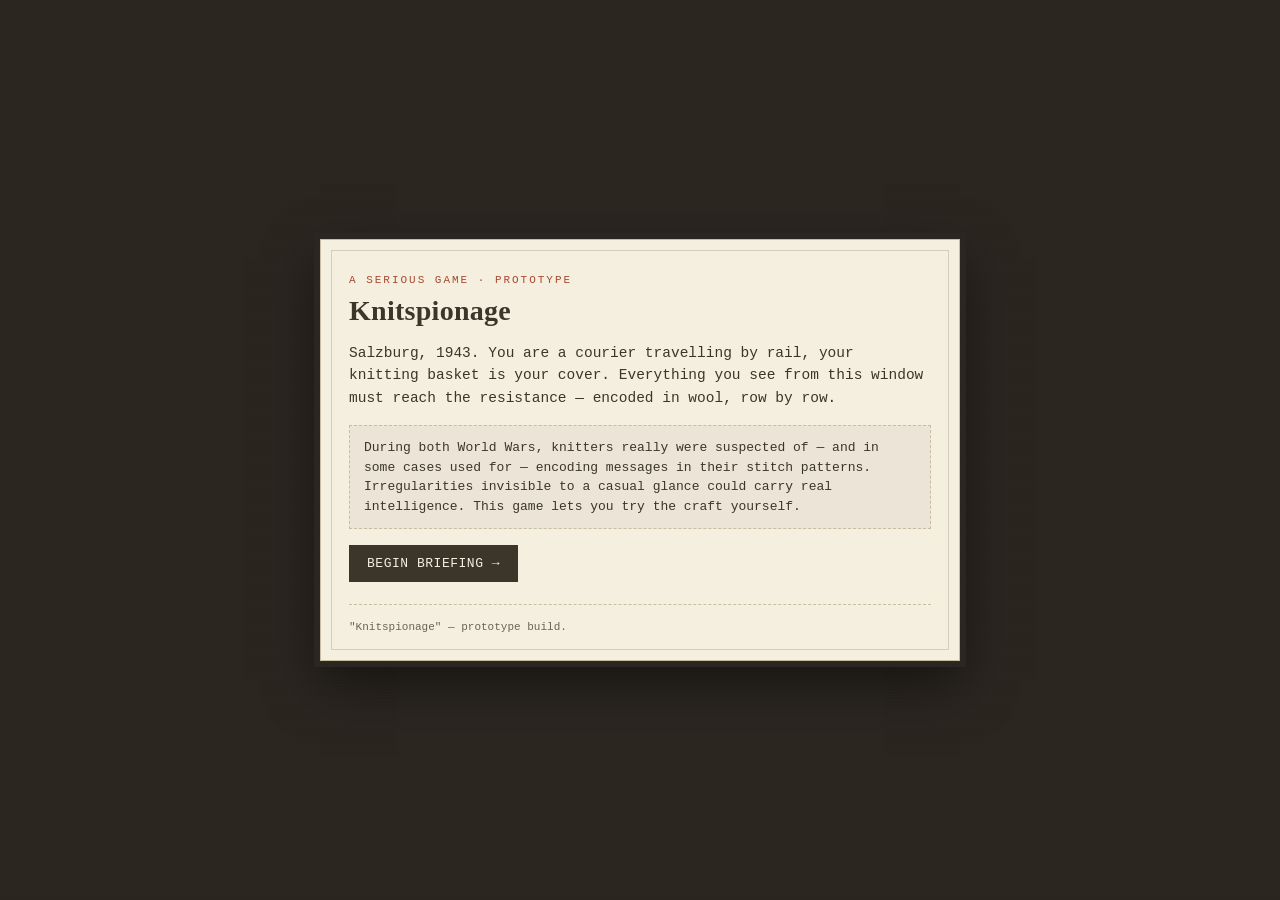
==== Game/index.html @ 873db560 "add new files (js and css)" ====
<!DOCTYPE html>
<html lang="en">
<head>
<meta charset="UTF-8">
<meta name="viewport" content="width=device-width, initial-scale=1.0">
<title>Stitch & Code</title>

<link rel="stylesheet" href="style.css">

</head>
<body>

<div id="app">

  <!-- SCENE 0: TITLE -->
  <section class="scene active" id="scene-title">
    <p class="eyebrow">A Serious Game · Prototype</p>
    <h1>Knitspionage</h1>
    <p>Salzburg, 1943. You are a courier travelling by rail, your knitting basket is your cover. Everything you see from this window must reach the resistance — encoded in wool, row by row.</p>
    <div class="history-box">
      During both World Wars, knitters really were suspected of — and in some cases used for — encoding messages in their stitch patterns. Irregularities invisible to a casual glance could carry real intelligence. This game lets you try the craft yourself.
    </div>
    <button onclick="goTo('decode')">Begin Briefing →</button>
  </section>

  <!-- SCENE 1: DECODE TUTORIAL -->
  <section class="scene" id="scene-decode">
    <p class="badge">Briefing</p>
    <h2>Read the Courier's Scarf</h2>
    <p>Before you encode, you must learn to read. Headquarters has sent you a knitted hat with your exit instructions hidden in the work.
      The hat is a simple pattern of knit and purl stitches. Each stitch represents a dot (knit) or dash (purl) in Morse code.</p>
    <p>Between each letter there are three knit stitches to signal the gap (/) between them. </p>
    <p>Click each stitch below, left to right, to reveal which train you have to board and where you are headed.</p>

    <div class="stitch-grid" id="tutorial-stitches"></div>
    <p style="font-size:12px; opacity:0.65; margin-top:-6px;">↑ Click a stitch to reveal it</p>

    <p><strong>Decoded message:</strong> <span id="tutorial-answer-display" style="letter-spacing:2px;">? ? ? ? ? ?</span></p>
    
    <p>To decode and encode messages, you have been given a cheat sheet of letters and their Morse equivalents.</p>
    <button class="secondary" onclick="toggleCheatsheet()" id="cheatsheet-toggle-btn">Show Cheat Sheet</button>
    <div class="cheatsheet" id="cheatsheet" style="display: none;"></div>

    <div class="row">
      <button onclick="showTutorialSolution()" id="tutorial-continue-btn">Understood — Continue →</button>
    </div>
  </section>

  <!-- SCENE 2: MISSION INTRO -->
  <section class="scene" id="scene-mission">
    <p class="badge">Orders</p>
    <h2>Your Instructions</h2>
    <div class="npc-box">"Five sightings. Encode each in your stitches as you ride. Keep your pattern clean — too many mistakes, and the wrong eyes may notice. Deliver the finished piece in <strong id="mission-platform-ref">your destination</strong>. Godspeed."</div>
    <p>Each time you look out the window, you'll see something worth reporting. Translate it to Morse, then knit it: <strong>knit = dot · purl = dash</strong>. The cheat sheet stays with you throughout.</p>
    <div class="progress-dots" id="mission-progress"></div>
    <button onclick="startObservation()">Look out the window →</button>
  </section>

  <!-- SCENE 3: OBSERVE + ENCODE (repeats x3) -->
  <section class="scene" id="scene-encode">
    <p class="badge" id="encode-counter">Sighting 1 of 3</p>
    <h2>What do you see?</h2>

    <div class="window-frame">
      <div class="silhouette" id="window-silhouette">🚂</div>
      <div class="caption">CARRIAGE 4 · WINDOW SEAT</div>
    </div>

    <div class="observation-text" id="observation-text"></div>
    <p class="target-word" id="target-word"></p>

    <p>Encode this word into your knitting. Build the row stitch by stitch — use the cheat sheet if you need it.</p>

    <div class="row" style="margin-top:0;">
      <button class="secondary" onclick="toggleCheatsheet()" id="cheatsheet-toggle-btn">Show Cheat Sheet</button>
    </div>
    <div class="cheatsheet" id="cheatsheet-encode" style="display:none;"></div>

    <div class="stitch-grid" id="encode-grid"></div>
    <div class="morse-input-display" id="morse-progress"></div>

    <div class="row">
      <button onclick="addStitch('knit')">● Knit (dot)</button>
      <button onclick="addStitch('purl')">▬ Purl (dash)</button>
      <button class="secondary" onclick="addStitch('gap')">/ Letter gap</button>
      <button class="secondary" onclick="undoStitch()">Undo</button>
    </div>

    <div style="margin-top:18px;">
      <div class="meter-label"><span>Suspicion</span><span id="suspicion-pct">0%</span></div>
      <div class="meter-track"><div class="meter-fill" id="meter-fill"></div></div>
    </div>

    <div class="row">
      <button onclick="submitRow()" id="submit-btn" disabled>Finish this row →</button>
    </div>
  </section>

  <!-- SCENE 4: NPC INTERRUPTION (conditional) -->
  <section class="scene" id="scene-npc">
    <p class="badge">! Interruption</p>
    <h2>A Fellow Passenger Leans In</h2>
    <div class="npc-box" id="npc-line">"Lovely stitch work — though I don't believe I've seen that pattern. May I see?"</div>
    <p>How do you respond?</p>
    <div class="row">
      <button onclick="npcChoice('show')">Show her the work, calmly</button>
      <button onclick="npcChoice('distract')">Distract her — comment on the weather</button>
      <button onclick="npcChoice('hide')">Quickly tuck it away</button>
    </div>
  </section>

  <!-- SCENE 4c: TICKET CONTROLLER INTERRUPTION (second, different interruption) -->
  <section class="scene" id="scene-controller">
    <p class="badge">! Interruption</p>
    <h2>The Ticket Controller Arrives</h2>
    <div class="npc-box">"Tickets, please." He checks yours, then lingers, glancing down at the needles in your lap. "Long journey to occupy yourself with. May I see what you're making?"</div>
    <p>How do you respond?</p>
    <div class="row">
      <button onclick="controllerChoice('show')">Hand it over, calmly</button>
      <button onclick="controllerChoice('chat')">Make pleasant conversation, keep knitting</button>
      <button onclick="controllerChoice('hide')">Quickly tuck it away</button>
    </div>
  </section>

  <!-- SCENE 4b: NPC RESULT -->
  <section class="scene" id="scene-npc-result">
    <p class="badge" id="npc-result-badge">Outcome</p>
    <h2 id="npc-result-title"></h2>
    <div class="npc-box" id="npc-result-text"></div>
    <button onclick="proceedAfterRow()">Continue →</button>
  </section>

  <!-- SCENE 5: WIN -->
  <section class="scene" id="scene-win">
    <p class="badge">Mission Complete</p>
    <div class="end-title">Delivered Safely</div>
    <p>You arrive in <strong id="win-platform-ref">your destination</strong> to hand over the scarf. Five sightings, now hidden in wool, are on their way to those who need them.</p>
    <div class="history-box">
      <strong>The real history:</strong> Knitters in WWI and WWII Belgium reportedly tracked train movements from windows overlooking railway lines, recording troop counts and timings in patterns for the resistance. 
    </div>
    <p>Final suspicion level: <strong id="final-suspicion">—</strong></p>
    <div class="row">
      <button onclick="restart()">Ride Again →</button>
      <button class="secondary" onclick="goTo('resources')">Sources &amp; More →</button>
    </div>
  </section>

  <!-- SCENE 6: CAUGHT -->
  <section class="scene" id="scene-caught">
    <p class="badge">Mission Failed</p>
    <div class="end-title">Your Cover Is Blown</div>
    <p>The conductor's eyes linger too long on your needles. At the next stop, two officers are waiting on the platform. Your basket is searched.</p>
    <div class="history-box">
      Real couriers relied on absolute consistency — an irregular stitch in an otherwise plain pattern was exactly the kind of detail a trained eye could catch. Precision was the whole craft.
    </div>
    <div class="row">
      <button onclick="restart()">Try Again →</button>
      <button class="secondary" onclick="goTo('resources')">Sources &amp; More →</button>
    </div>
  </section>

  <!-- SCENE 7: RESOURCES (unlocked after completing the game) -->
  <section class="scene" id="scene-resources">
    <p class="badge">Appendix</p>
    <h2>Sources &amp; Further Reading</h2>
    <p>"Knitspionage" draws on real historical research into knitting, espionage, and coded communication. Some more information about knitting and code:</p>
    <div class="history-box">
      <strong><a href="https://www.atlasobscura.com/articles/knitting-spies-wwi-wwii">On Knitspionage</a> </strong><br>
      <br><br>
      <strong><a href="http://opentranscripts.org/transcript/knit-popular-history-media/">"How to Knit a Popular History of Media" by Kirsten Hering</a></strong><br>
      <br><br>
      <strong><a href="http://opentranscripts.org/transcript/knit-one-compute-one/">"Knit one Compute one" by Kris Howard</a></strong><br>
      <br><br>
      
    </div>

    <h2>Try It Yourself</h2>
    <p>Want to encode your own message in a real knitting pattern? A freestyle pattern encoder is in the works — turn any word into a chart you can knit by hand.</p>
    <div class="row">
      <button disabled>Open Pattern Encoder — Coming Soon</button>
    </div>

    <div class="row" style="margin-top:28px;">
      <button class="secondary" onclick="restart()">← Back to Title</button>
    </div>
  </section>

  <div class="footer-note">"Knitspionage" — prototype build.</div>
</div>

<script src="script.js"></script>

</body>
</html>
---- Game/style.css ----
:root {
    --wool-cream: #ece4d3;
    --wool-dark: #2b2620;
    --thread-rust: #a8482f;
    --thread-rust-dim: #8a3c28;
    --ink: #3c352a;
    --paper: #f5efe0;
    --line: #c9bda1;
    --suspicion-low: #6b7a4f;
    --suspicion-high: #a8482f;
  }

  * { box-sizing: border-box; }

  html, body {
    margin: 0;
    height: 100%;
    background: var(--wool-dark);
    color: var(--ink);
    font-family: 'Courier New', Courier, monospace;
  }

  body {
    background-image:
      repeating-linear-gradient(0deg, rgba(0,0,0,0.04) 0px, rgba(0,0,0,0.04) 1px, transparent 1px, transparent 3px);
    display: flex;
    align-items: center;
    justify-content: center;
    min-height: 100vh;
    padding: 24px;
  }

  #app {
    width: 100%;
    max-width: 640px;
    background: var(--paper);
    border: 1px solid var(--line);
    box-shadow: 0 0 0 6px var(--wool-dark), 0 20px 50px rgba(0,0,0,0.5);
    padding: 32px 28px 24px;
    position: relative;
  }

  #app::before {
    content: "";
    position: absolute;
    top: 10px; left: 10px; right: 10px; bottom: 10px;
    border: 1px solid rgba(60,53,42,0.18);
    pointer-events: none;
  }

  .eyebrow {
    font-size: 11px;
    letter-spacing: 0.18em;
    text-transform: uppercase;
    color: var(--thread-rust);
    margin: 0 0 6px;
  }

  h1 {
    font-family: Georgia, 'Times New Roman', serif;
    font-size: 28px;
    margin: 0 0 4px;
    letter-spacing: 0.01em;
  }

  h2 {
    font-family: Georgia, serif;
    font-size: 18px;
    margin: 0 0 12px;
    border-bottom: 1px dashed var(--line);
    padding-bottom: 8px;
  }

  p { line-height: 1.55; font-size: 14.5px; }

  .scene { display: none; }
  .scene.active { display: block; animation: fade 0.35s ease; }

  @keyframes fade {
    from { opacity: 0; transform: translateY(4px); }
    to { opacity: 1; transform: translateY(0); }
  }

  button {
    font-family: inherit;
    font-size: 13px;
    letter-spacing: 0.04em;
    text-transform: uppercase;
    background: var(--ink);
    color: var(--paper);
    border: none;
    padding: 11px 18px;
    cursor: pointer;
    transition: background 0.15s ease, transform 0.1s ease;
  }

  button:hover { background: var(--thread-rust); }
  button:active { transform: translateY(1px); }
  button:disabled { opacity: 0.35; cursor: not-allowed; }
  button:disabled:hover { background: var(--ink); }

  button.secondary {
    background: transparent;
    color: var(--ink);
    border: 1px solid var(--ink);
  }
  button.secondary:hover { background: var(--ink); color: var(--paper); border-color: var(--ink); }

  .row { display: flex; gap: 10px; flex-wrap: wrap; margin-top: 18px; }

  /* --- Cheat sheet --- */
  .cheatsheet {
    background: rgba(60,53,42,0.05);
    border: 1px dashed var(--line);
    padding: 10px 12px;
    margin: 16px 0;
    font-size: 11px;
    display: grid;
    grid-template-columns: repeat(auto-fill, minmax(40px, 1fr));
    gap: 7px 6px;
  }
  .cheatsheet .glyph { text-align: center; }
  .cheatsheet .glyph b { display: block; font-size: 13px; }
  .cheatsheet .glyph span { color: var(--thread-rust); letter-spacing: 0.1em; font-weight: bold; }
  .cheatsheet .key-row {
    grid-column: 1 / -1;
    display: flex;
    justify-content: center;
    gap: 24px;
    padding-top: 8px;
    margin-top: 4px;
    border-top: 1px dashed var(--line);
    font-size: 12px;
    font-weight: bold;
  }
  .cheatsheet .key-row span { color: var(--thread-rust); }

  .stitch-key {
    display: flex;
    gap: 18px;
    font-size: 12px;
    margin: 10px 0 4px;
    color: var(--ink);
  }
  .stitch-key span b { color: var(--thread-rust); }

  /* --- Stitch grid (decode tutorial + encode phase) --- */
  .stitch-grid {
    display: flex;
    flex-wrap: wrap;
    gap: 4px;
    margin: 14px 0;
    padding: 12px;
    background: var(--wool-cream);
    border: 1px solid var(--line);
    min-height: 46px;
    align-items: center;
  }

  .stitch {
    width: 28px;
    height: 28px;
    display: flex;
    align-items: center;
    justify-content: center;
    font-size: 14px;
    font-weight: bold;
    background: var(--paper);
    border: 1px solid var(--ink);
    color: var(--ink);
    flex-shrink: 0;
  }
  .stitch.knit { background: var(--paper); }
  .stitch.purl { background: var(--ink); color: var(--paper); }
  .stitch.gap { border: none; background: transparent; width: 10px; }
  .stitch.gap-revealed { border: 1px dashed var(--line); background: transparent; color: var(--thread-rust); font-style: italic; }
  .stitch.clickable { cursor: pointer; transition: transform 0.1s ease, background 0.15s ease; }
  .stitch.clickable:hover { background: #ddd2b8; transform: scale(1.08); }

  /* --- Window / observation --- */
  .window-frame {
    border: 8px solid var(--ink);
    border-radius: 50% 50% 4px 4px / 60% 60% 4px 4px;
    height: 160px;
    background: linear-gradient(180deg, #5c7088 0%, #93a4b8 55%, #c7b98f 100%);
    position: relative;
    overflow: hidden;
    margin: 16px 0;
  }
  .window-frame .silhouette {
    position: absolute;
    bottom: 0;
    font-size: 64px;
    line-height: 1;
    filter: brightness(0.3) sepia(0.4);
  }
  .window-frame .caption {
    position: absolute;
    bottom: 6px;
    right: 10px;
    font-size: 10px;
    color: rgba(0,0,0,0.5);
    letter-spacing: 0.1em;
  }

  .observation-text {
    font-family: Georgia, serif;
    font-style: italic;
    font-size: 15px;
    background: rgba(60,53,42,0.06);
    padding: 10px 14px;
    border-left: 3px solid var(--thread-rust);
    margin: 10px 0 16px;
  }

  /* --- Suspicion meter --- */
  .meter-label {
    display: flex;
    justify-content: space-between;
    font-size: 11px;
    letter-spacing: 0.08em;
    text-transform: uppercase;
    margin-bottom: 4px;
  }
  .meter-track {
    height: 10px;
    background: rgba(60,53,42,0.12);
    border: 1px solid var(--line);
    overflow: hidden;
  }
  .meter-fill {
    height: 100%;
    width: 0%;
    background: var(--suspicion-low);
    transition: width 0.4s ease, background 0.4s ease;
  }

  .morse-input-display {
    font-size: 22px;
    letter-spacing: 6px;
    min-height: 32px;
    margin: 10px 0;
    color: var(--thread-rust);
    font-weight: bold;
  }

  .target-word {
    font-size: 13px;
    text-transform: uppercase;
    letter-spacing: 0.12em;
    color: var(--thread-rust);
    font-weight: bold;
    margin: 0 0 4px;
  }
  .target-word .label {
    color: var(--ink);
    opacity: 0.6;
    font-weight: normal;
    letter-spacing: 0.06em;
    margin-right: 6px;
  }

  .target-morse {
    font-size: 13px;
    color: var(--ink);
    opacity: 0.55;
    letter-spacing: 4px;
  }

  .footer-note {
    margin-top: 22px;
    padding-top: 14px;
    border-top: 1px dashed var(--line);
    font-size: 11px;
    color: #6b6354;
    line-height: 1.5;
  }

  .badge {
    display: inline-block;
    font-size: 10px;
    letter-spacing: 0.1em;
    text-transform: uppercase;
    padding: 2px 8px;
    border: 1px solid var(--ink);
    margin-bottom: 10px;
  }

  .progress-dots { display: flex; gap: 6px; margin: 4px 0 16px; }
  .progress-dots .dot {
    width: 9px; height: 9px; border-radius: 50%;
    border: 1px solid var(--ink);
    background: transparent;
  }
  .progress-dots .dot.filled { background: var(--thread-rust); border-color: var(--thread-rust); }

  .npc-box {
    background: var(--ink);
    color: var(--paper);
    padding: 14px 16px;
    margin: 14px 0;
    font-style: italic;
    font-family: Georgia, serif;
    font-size: 14px;
  }

  .end-title {
    font-family: Georgia, serif;
    font-size: 26px;
    margin-bottom: 6px;
  }

  .history-box {
    background: rgba(60,53,42,0.05);
    border: 1px dashed var(--line);
    padding: 12px 14px;
    font-size: 13px;
    margin: 16px 0;
    line-height: 1.5;
  }

  .shake { animation: shake 0.3s ease; }
  @keyframes shake {
    0%, 100% { transform: translateX(0); }
    25% { transform: translateX(-4px); }
    75% { transform: translateX(4px); }
  }
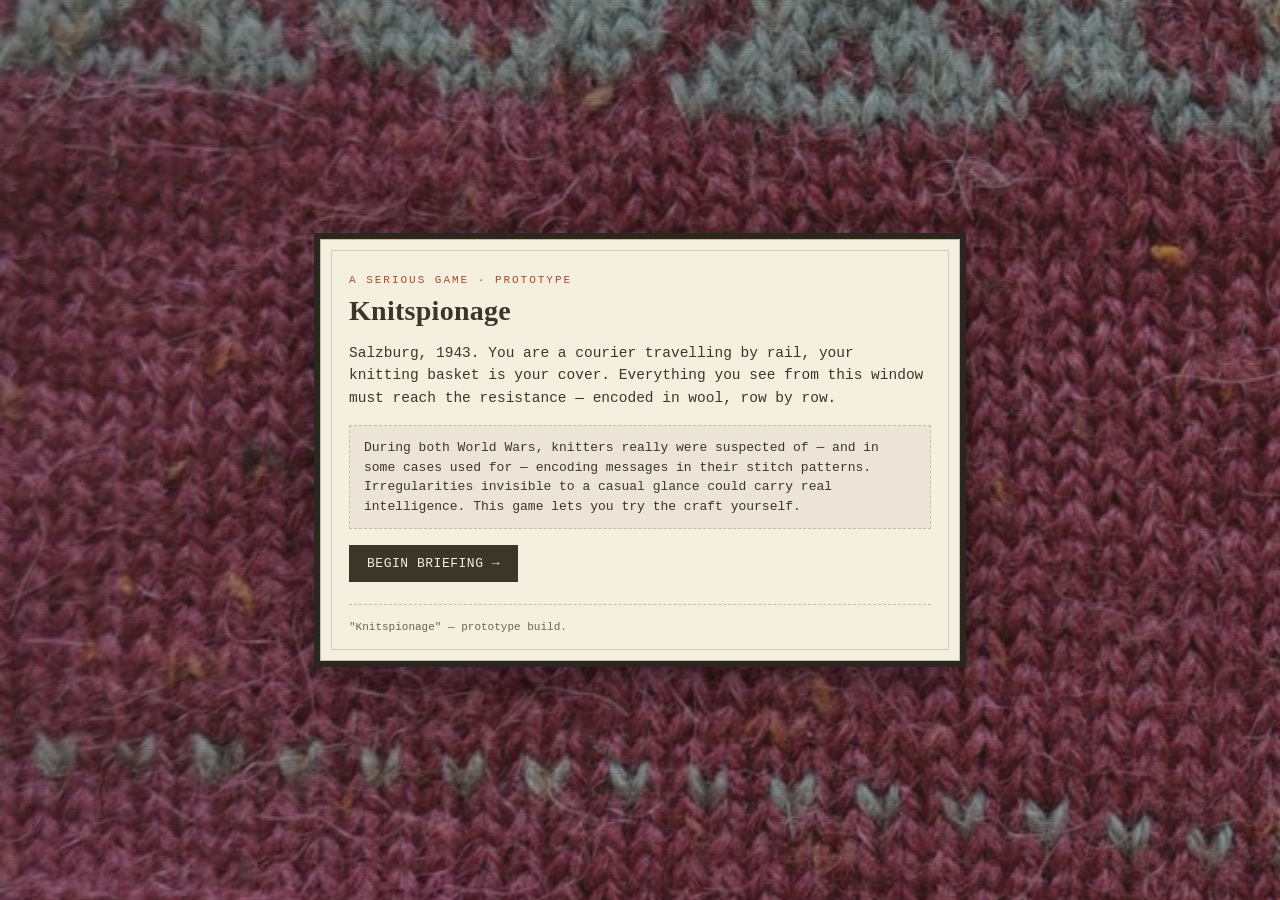
==== commit a1d8a00b: "changed windows, added background" ====
--- a/Game/index.html
+++ b/Game/index.html
@@ -26,8 +26,8 @@
   <!-- SCENE 1: DECODE TUTORIAL -->
   <section class="scene" id="scene-decode">
     <p class="badge">Briefing</p>
-    <h2>Read the Courier's Scarf</h2>
-    <p>Before you encode, you must learn to read. Headquarters has sent you a knitted hat with your exit instructions hidden in the work.
+    <h2>Read the Courier's Hat</h2>
+    <p>Before you encode, you must learn to read the code. Headquarters has sent you a knitted hat with your exit instructions hidden in the work.
       The hat is a simple pattern of knit and purl stitches. Each stitch represents a dot (knit) or dash (purl) in Morse code.</p>
     <p>Between each letter there are three knit stitches to signal the gap (/) between them. </p>
     <p>Click each stitch below, left to right, to reveal which train you have to board and where you are headed.</p>
@@ -37,7 +37,7 @@
 
     <p><strong>Decoded message:</strong> <span id="tutorial-answer-display" style="letter-spacing:2px;">? ? ? ? ? ?</span></p>
     
-    <p>To decode and encode messages, you have been given a cheat sheet of letters and their Morse equivalents.</p>
+    <p>Inside the hat you find a little folded up pice of paper - Headquarters has sent you a cheat sheet to help you decode the message. This will be helpful for encoding as well!</p>
     <button class="secondary" onclick="toggleCheatsheet()" id="cheatsheet-toggle-btn">Show Cheat Sheet</button>
     <div class="cheatsheet" id="cheatsheet" style="display: none;"></div>
 
@@ -62,11 +62,10 @@
     <h2>What do you see?</h2>
 
     <div class="window-frame">
-      <div class="silhouette" id="window-silhouette">🚂</div>
       <div class="caption">CARRIAGE 4 · WINDOW SEAT</div>
+      <div class="observation-text" id="observation-text"></div>
     </div>
 
-    <div class="observation-text" id="observation-text"></div>
     <p class="target-word" id="target-word"></p>
 
     <p>Encode this word into your knitting. Build the row stitch by stitch — use the cheat sheet if you need it.</p>
@@ -82,7 +81,7 @@
     <div class="row">
       <button onclick="addStitch('knit')">● Knit (dot)</button>
       <button onclick="addStitch('purl')">▬ Purl (dash)</button>
-      <button class="secondary" onclick="addStitch('gap')">/ Letter gap</button>
+      <button class="secondary" onclick="addStitch('gap')">/ 3x Knit (Letter gap)</button>
       <button class="secondary" onclick="undoStitch()">Undo</button>
     </div>
 
--- a/Game/style.css
+++ b/Game/style.css
@@ -12,23 +12,39 @@
 
   * { box-sizing: border-box; }
 
-  html, body {
-    margin: 0;
-    height: 100%;
-    background: var(--wool-dark);
-    color: var(--ink);
-    font-family: 'Courier New', Courier, monospace;
-  }
-
-  body {
-    background-image:
-      repeating-linear-gradient(0deg, rgba(0,0,0,0.04) 0px, rgba(0,0,0,0.04) 1px, transparent 1px, transparent 3px);
-    display: flex;
-    align-items: center;
-    justify-content: center;
-    min-height: 100vh;
-    padding: 24px;
-  }
+html::after {
+  content: '';
+  position: fixed;
+  inset: 0;
+  background: rgba(43, 38, 32, 0.45);
+  z-index: 0;
+}
+
+#app {
+  position: relative;
+  z-index: 1;
+}
+
+html {
+  background: var(--wool-dark);
+  background-image: url('strick_rot1.jpeg');
+  background-size: cover;
+  background-position: center;
+  background-attachment: fixed;
+}
+
+body {
+  margin: 0;
+  height: 100%;
+  background-image: repeating-linear-gradient(0deg, rgba(0,0,0,0.04) 0px, rgba(0,0,0,0.04) 1px, transparent 1px, transparent 3px);
+  display: flex;
+  align-items: center;
+  justify-content: center;
+  min-height: 100vh;
+  padding: 24px;
+  color: var(--ink);
+  font-family: 'Courier New', Courier, monospace;
+}
 
   #app {
     width: 100%;
@@ -204,14 +220,19 @@
   }
 
   .observation-text {
-    font-family: Georgia, serif;
-    font-style: italic;
-    font-size: 15px;
-    background: rgba(60,53,42,0.06);
-    padding: 10px 14px;
-    border-left: 3px solid var(--thread-rust);
-    margin: 10px 0 16px;
-  }
+  position: absolute;
+  top: 50%;
+  left: 50%;
+  transform: translate(-50%, -50%);
+  width: 85%;
+  font-family: Georgia, serif;
+  font-style: italic;
+  font-size: 13px;
+  color: #1a1410;
+  text-align: center;
+  line-height: 1.5;
+  text-shadow: 0 1px 3px rgba(255,255,255,0.4);
+}
 
   /* --- Suspicion meter --- */
   .meter-label {
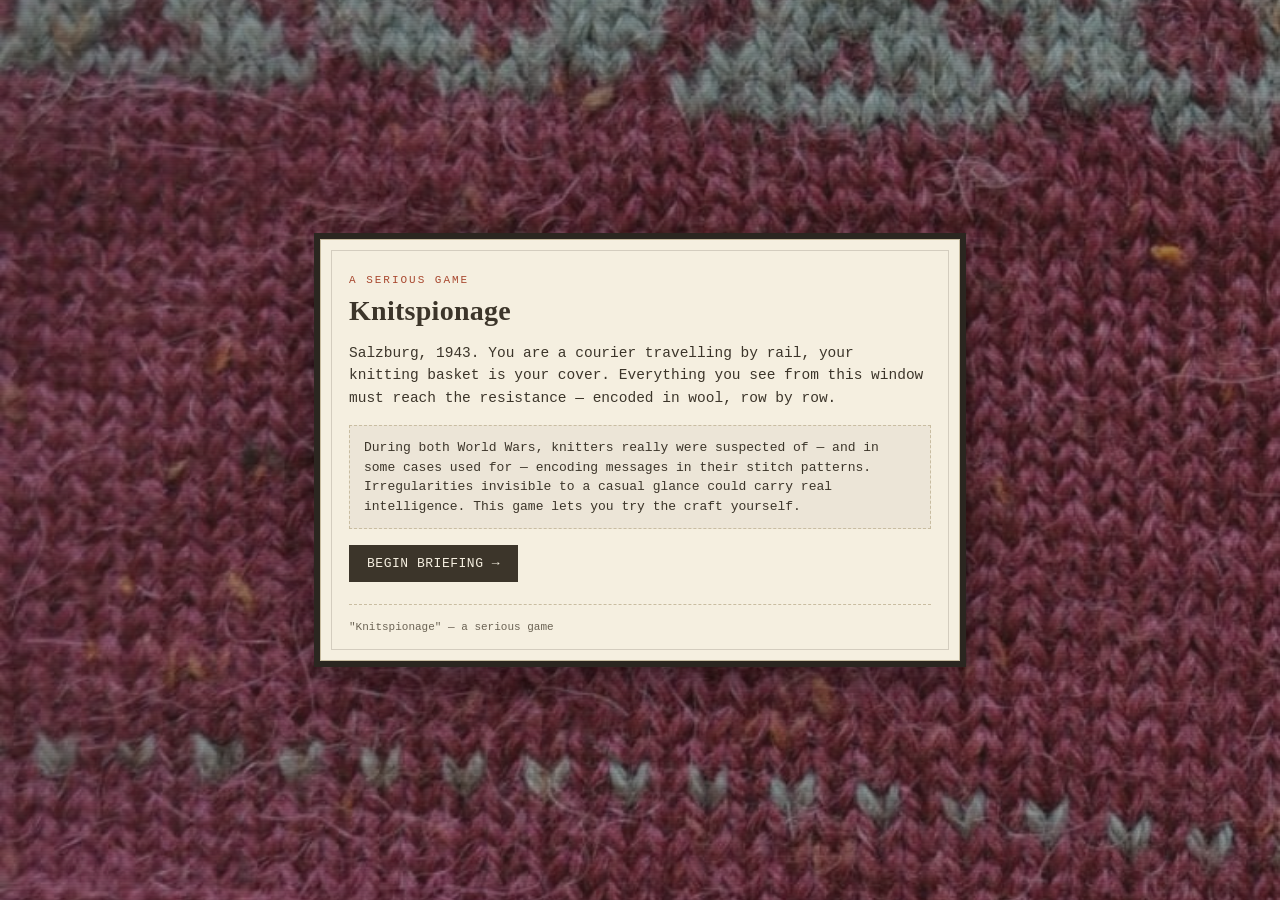
==== commit 3eaa2ab6: "update" ====
--- a/Game/index.html
+++ b/Game/index.html
@@ -14,7 +14,7 @@
 
   <!-- SCENE 0: TITLE -->
   <section class="scene active" id="scene-title">
-    <p class="eyebrow">A Serious Game · Prototype</p>
+    <p class="eyebrow">A Serious Game</p>
     <h1>Knitspionage</h1>
     <p>Salzburg, 1943. You are a courier travelling by rail, your knitting basket is your cover. Everything you see from this window must reach the resistance — encoded in wool, row by row.</p>
     <div class="history-box">
@@ -184,7 +184,7 @@
     </div>
   </section>
 
-  <div class="footer-note">"Knitspionage" — prototype build.</div>
+  <div class="footer-note">"Knitspionage" — a serious game</div>
 </div>
 
 <script src="script.js"></script>
